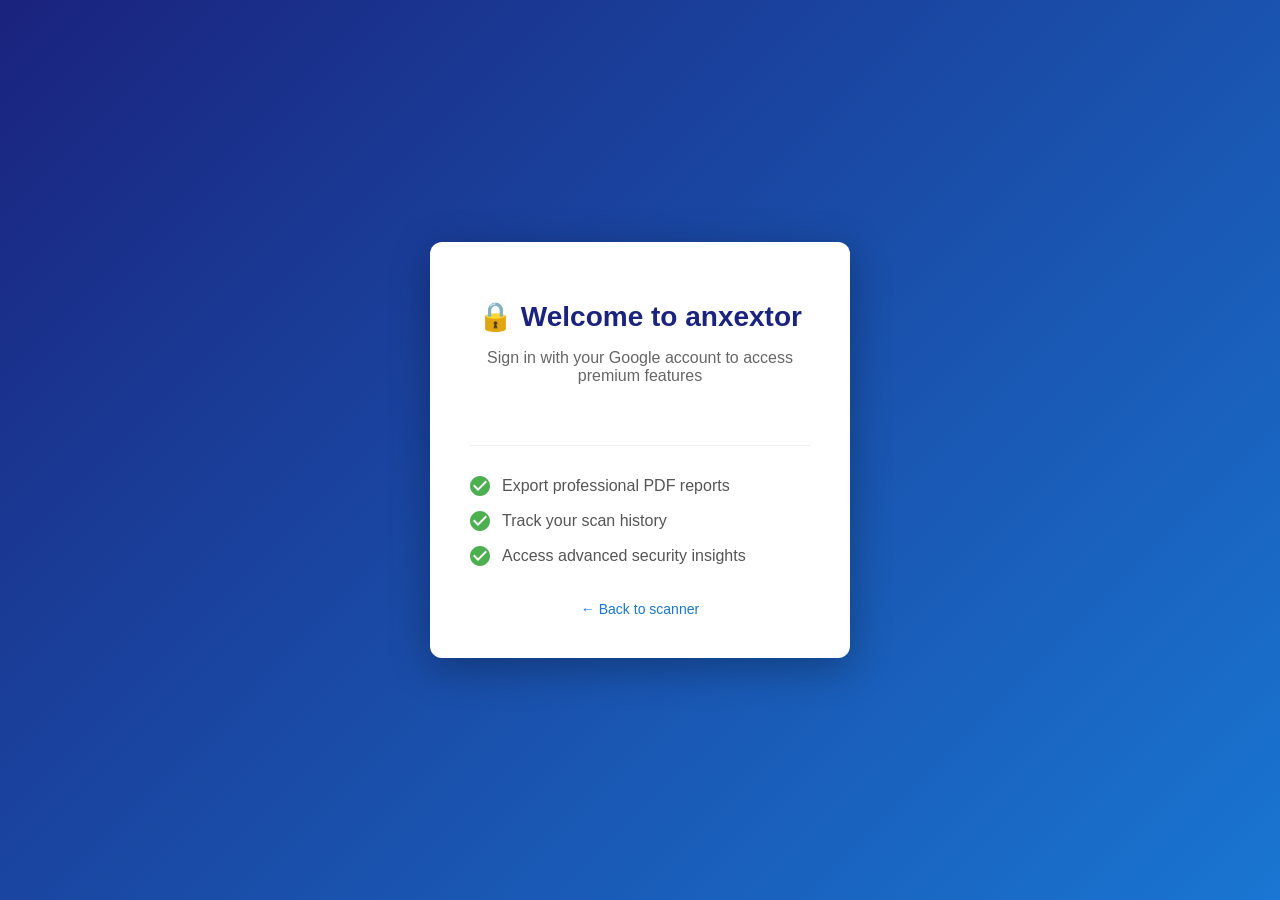
==== frontend/auth.html @ 8ec5bbcc "Add Google OAuth authentication system: login/profile pages, restrict PDF export to authenticated us" ====
<!DOCTYPE html>
<html lang="en">
<head>
    <meta charset="UTF-8">
    <meta name="viewport" content="width=device-width, initial-scale=1.0">
    <title>Login - anxextor Security Scanner</title>
    <link rel="stylesheet" href="styles.css">
    <script src="https://accounts.google.com/gsi/client" async defer></script>
    <style>
        .auth-container {
            min-height: 100vh;
            display: flex;
            align-items: center;
            justify-content: center;
            background: linear-gradient(135deg, #1a237e 0%, #1976d2 100%);
            padding: 20px;
        }
        
        .auth-card {
            background: white;
            padding: 40px;
            border-radius: 12px;
            box-shadow: 0 10px 40px rgba(0,0,0,0.3);
            max-width: 420px;
            width: 100%;
            text-align: center;
        }
        
        .auth-card h1 {
            color: #1a237e;
            margin-bottom: 10px;
            font-size: 28px;
        }
        
        .auth-card p {
            color: #666;
            margin-bottom: 30px;
        }
        
        #google-signin-button {
            margin: 20px auto;
            display: flex;
            justify-content: center;
        }
        
        .features {
            margin-top: 30px;
            padding-top: 30px;
            border-top: 1px solid #eee;
            text-align: left;
        }
        
        .feature-item {
            display: flex;
            align-items: center;
            margin-bottom: 15px;
            color: #555;
        }
        
        .feature-item svg {
            margin-right: 12px;
            flex-shrink: 0;
        }
        
        .back-link {
            display: inline-block;
            margin-top: 20px;
            color: #1976d2;
            text-decoration: none;
            font-size: 14px;
        }
        
        .back-link:hover {
            text-decoration: underline;
        }
        
        .loading {
            display: none;
            margin: 20px auto;
            color: #1976d2;
        }
    </style>
</head>
<body>
    <div class="auth-container">
        <div class="auth-card">
            <h1>🔒 Welcome to anxextor</h1>
            <p>Sign in with your Google account to access premium features</p>
            
            <div id="google-signin-button"></div>
            <div class="loading" id="loading">Signing you in...</div>
            
            <div class="features">
                <div class="feature-item">
                    <svg width="20" height="20" fill="#4caf50" viewBox="0 0 20 20">
                        <path d="M10 0C4.48 0 0 4.48 0 10s4.48 10 10 10 10-4.48 10-10S15.52 0 10 0zm-2 15l-5-5 1.41-1.41L8 12.17l7.59-7.59L17 6l-9 9z"/>
                    </svg>
                    <span>Export professional PDF reports</span>
                </div>
                <div class="feature-item">
                    <svg width="20" height="20" fill="#4caf50" viewBox="0 0 20 20">
                        <path d="M10 0C4.48 0 0 4.48 0 10s4.48 10 10 10 10-4.48 10-10S15.52 0 10 0zm-2 15l-5-5 1.41-1.41L8 12.17l7.59-7.59L17 6l-9 9z"/>
                    </svg>
                    <span>Track your scan history</span>
                </div>
                <div class="feature-item">
                    <svg width="20" height="20" fill="#4caf50" viewBox="0 0 20 20">
                        <path d="M10 0C4.48 0 0 4.48 0 10s4.48 10 10 10 10-4.48 10-10S15.52 0 10 0zm-2 15l-5-5 1.41-1.41L8 12.17l7.59-7.59L17 6l-9 9z"/>
                    </svg>
                    <span>Access advanced security insights</span>
                </div>
            </div>
            
            <a href="/" class="back-link">← Back to scanner</a>
        </div>
    </div>

    <script>
        let googleClientId = null;

        // Fetch config and initialize Google Sign-In
        async function initAuth() {
            try {
                const response = await fetch('/api/config');
                const config = await response.json();
                googleClientId = config.google_client_id;

                if (!googleClientId) {
                    console.error('Google Client ID not configured');
                    document.getElementById('google-signin-button').innerHTML = 
                        '<p style="color: red;">Google Sign-In not configured. Please contact administrator.</p>';
                    return;
                }

                // Initialize Google Sign-In
                google.accounts.id.initialize({
                    client_id: googleClientId,
                    callback: handleCredentialResponse,
                    auto_select: false,
                });

                // Render the Google Sign-In button
                google.accounts.id.renderButton(
                    document.getElementById('google-signin-button'),
                    { 
                        theme: 'outline', 
                        size: 'large',
                        width: 300,
                        text: 'signin_with',
                        shape: 'rectangular',
                    }
                );
            } catch (error) {
                console.error('Failed to load config:', error);
            }
        }

        // Handle Google Sign-In response
        async function handleCredentialResponse(response) {
            const loading = document.getElementById('loading');
            loading.style.display = 'block';

            try {
                // Send credential to backend
                const res = await fetch('/api/auth/login', {
                    method: 'POST',
                    headers: {
                        'Content-Type': 'application/json',
                    },
                    body: JSON.stringify({
                        credential: response.credential
                    })
                });

                if (!res.ok) {
                    throw new Error('Authentication failed');
                }

                const data = await res.json();
                
                // Store access token
                localStorage.setItem('access_token', data.access_token);
                localStorage.setItem('user', JSON.stringify(data.user));

                // Redirect to home page
                window.location.href = '/';
            } catch (error) {
                console.error('Login error:', error);
                alert('Authentication failed. Please try again.');
                loading.style.display = 'none';
            }
        }

        // Check if already logged in
        if (localStorage.getItem('access_token')) {
            window.location.href = '/';
        } else {
            // Initialize when page loads
            window.onload = initAuth;
        }
    </script>
</body>
</html>
---- frontend/styles.css ----
:root {
  --bg: #0f1f2e;
  --panel: #162a3a;
  --accent: #f4d35e;
  --text: #f5f5f5;
  --muted: #c0cad4;
  --danger: #ff6b6b;
  --good: #4ecdc4;
  --shadow: rgba(0, 0, 0, 0.35);
  --button-surface: #f4d35e;
  --button-text: #1b1b1b;
}

[data-theme="light"] {
  --bg: #f7f4ef;
  --panel: #ffffff;
  --accent: #2e7d6f;
  --text: #1c1f22;
  --muted: #4b5563;
  --danger: #b42318;
  --good: #027a48;
  --shadow: rgba(16, 24, 40, 0.12);
  --button-surface: #1c1f22;
  --button-text: #f7f4ef;
}

@import url("https://fonts.googleapis.com/css2?family=IBM+Plex+Sans:wght@400;600&family=Space+Grotesk:wght@400;600;700&display=swap");

* {
  box-sizing: border-box;
}

body {
  margin: 0;
  font-family: "Space Grotesk", "IBM Plex Sans", "Trebuchet MS", sans-serif;
  background: radial-gradient(circle at top, #1c3b57 0%, var(--bg) 60%);
  color: var(--text);
}

[data-theme="light"] body {
  background: radial-gradient(circle at top, #f0e7dd 0%, var(--bg) 65%);
}

.shell {
  min-height: 100vh;
  padding: 48px 16px 80px;
  max-width: 980px;
  margin: 0 auto;
}

.footer {
  text-align: center;
  padding: 24px 16px 40px;
  color: var(--muted);
  font-size: 0.95rem;
}

.hero {
  text-align: center;
  margin-bottom: 40px;
  animation: float-in 0.8s ease;
}

.toolbar {
  position: fixed;
  top: 20px;
  right: 20px;
  display: flex;
  align-items: center;
  gap: 12px;
  z-index: 10;
}

.feedback {
  display: inline-flex;
  gap: 8px;
  padding: 6px;
  border-radius: 999px;
  background: rgba(22, 42, 58, 0.9);
  border: 1px solid rgba(255, 255, 255, 0.15);
}

.feedback-btn {
  height: 36px;
  min-width: 36px;
  border-radius: 999px;
  border: none;
  background: rgba(244, 211, 94, 0.15);
  color: var(--accent);
  display: inline-flex;
  align-items: center;
  justify-content: center;
  gap: 6px;
  padding: 0 10px;
  cursor: pointer;
}

.feedback-btn svg {
  width: 20px;
  height: 20px;
  fill: currentColor;
}

.feedback-count {
  font-size: 0.8rem;
  color: var(--text);
}

.feedback-btn.active {
  background: var(--accent);
  color: #1b1b1b;
}

.feedback-modal {
  position: fixed;
  inset: 0;
  background: rgba(7, 14, 22, 0.6);
  display: flex;
  align-items: center;
  justify-content: center;
  z-index: 30;
}

.feedback-modal[hidden] {
  display: none;
}

.feedback-card {
  width: min(360px, 92vw);
  background: var(--panel);
  border-radius: 20px;
  padding: 20px;
  box-shadow: 0 24px 60px rgba(0, 0, 0, 0.35);
  text-align: center;
}

.feedback-actions {
  display: flex;
  justify-content: center;
  gap: 12px;
  margin: 16px 0 10px;
}

.feedback-modal .feedback-btn {
  width: auto;
  height: auto;
  padding: 10px 16px;
  border-radius: 12px;
  color: var(--text);
  background: rgba(255, 255, 255, 0.08);
}

.feedback-close {
  background: transparent;
  border: none;
  color: var(--muted);
  cursor: pointer;
}

.badge {
  display: inline-block;
  padding: 6px 14px;
  border-radius: 999px;
  background: rgba(244, 211, 94, 0.15);
  color: var(--accent);
  letter-spacing: 2px;
  text-transform: uppercase;
  font-weight: 600;
}

h1 {
  font-size: clamp(2.4rem, 5vw, 3.5rem);
  margin: 18px 0 12px;
}

.sub {
  color: var(--muted);
  max-width: 620px;
  margin: 0 auto 28px;
}

.scan-form {
  display: flex;
  gap: 12px;
  flex-wrap: wrap;
  justify-content: center;
}

.target-list {
  display: grid;
  gap: 10px;
  width: min(760px, 95vw);
}

.target-row {
  display: flex;
  gap: 10px;
  flex-wrap: wrap;
  justify-content: center;
}

.target-row .target-input {
  min-width: min(420px, 85vw);
}

.remove-target {
  background: #fef3c7;
  color: #1f2937;
  border: none;
  padding: 10px 14px;
  border-radius: 10px;
  cursor: pointer;
}

.scan-form input {
  min-width: min(420px, 85vw);
  padding: 12px 16px;
  border-radius: 12px;
  border: 1px solid rgba(255, 255, 255, 0.15);
  background: rgba(15, 31, 46, 0.8);
  color: var(--text);
}

.scan-actions {
  display: flex;
  gap: 10px;
  justify-content: center;
  flex-wrap: wrap;
}

.scan-form button {
  padding: 12px 18px;
  border-radius: 12px;
  border: none;
  background: var(--button-surface);
  color: var(--button-text);
  font-weight: 700;
  cursor: pointer;
}

.btn-3d {
  position: relative;
  box-shadow: 0 6px 0 rgba(0, 0, 0, 0.25), 0 12px 24px var(--shadow);
  transform: translateY(0);
  transition: transform 0.1s ease, box-shadow 0.1s ease;
}

.btn-3d:active {
  transform: translateY(3px);
  box-shadow: 0 3px 0 rgba(0, 0, 0, 0.25), 0 6px 16px var(--shadow);
}

.status {
  min-height: 20px;
  margin-top: 16px;
  color: var(--muted);
}

.results {
  display: grid;
  gap: 24px;
}

.visitor {
  display: grid;
  gap: 24px;
  grid-template-columns: repeat(auto-fit, minmax(260px, 1fr));
  margin-bottom: 24px;
}

.score-card {
  display: flex;
  justify-content: space-between;
  padding: 24px;
  border-radius: 20px;
  background: var(--panel);
  box-shadow: 0 20px 45px rgba(0, 0, 0, 0.25);
}

.score {
  font-size: 48px;
  margin: 0;
  color: var(--accent);
}

.score-bar {
  width: 100%;
  height: 8px;
  margin-top: 10px;
  background: rgba(255, 255, 255, 0.1);
  border-radius: 999px;
  overflow: hidden;
}

.score-fill {
  height: 100%;
  width: 0;
  background: linear-gradient(90deg, #f4d35e 0%, #4ecdc4 100%);
  transition: width 0.6s ease;
}

.grade {
  font-size: 32px;
  margin: 0;
  color: var(--good);
}

.label {
  margin: 0 0 6px;
  color: var(--muted);
}

.timing {
  margin: 8px 0 0;
  color: var(--muted);
}

.summary {
  display: flex;
  flex-wrap: wrap;
  gap: 10px;
  justify-content: center;
}

.chip {
  padding: 8px 12px;
  border-radius: 999px;
  background: rgba(255, 255, 255, 0.08);
  color: var(--text);
  font-weight: 600;
}

.chip span {
  margin-left: 6px;
}

.actions {
  display: flex;
  gap: 12px;
  justify-content: center;
}

.actions button {
  padding: 10px 16px;
  border-radius: 10px;
  border: 1px solid rgba(255, 255, 255, 0.2);
  background: rgba(22, 42, 58, 0.8);
  color: var(--text);
  cursor: pointer;
}

.actions button,
.scan-form button,
.toolbar button {
  font-weight: 700;
}

.grid {
  display: grid;
  gap: 20px;
  grid-template-columns: repeat(auto-fit, minmax(260px, 1fr));
}

.grid.secondary {
  margin-top: 12px;
}

.panel {
  background: var(--panel);
  border-radius: 16px;
  padding: 20px;
  animation: rise-in 0.6s ease;
}

.remediation {
  margin: 0;
  padding-left: 18px;
  display: grid;
  gap: 8px;
  color: var(--muted);
}

.remediation li {
  color: var(--text);
}

.list {
  list-style: none;
  padding: 0;
  margin: 0;
  display: grid;
  gap: 10px;
}

.list li {
  padding: 10px;
  border-radius: 10px;
  background: rgba(255, 255, 255, 0.05);
}

.list .high {
  border-left: 4px solid var(--danger);
}

.list .medium {
  border-left: 4px solid #f6aa1c;
}

.list .low {
  border-left: 4px solid #ffd166;
}

.list .info {
  border-left: 4px solid #9fb2c4;
}

.kv {
  display: grid;
  gap: 8px;
  color: var(--muted);
}

.kv span {
  color: var(--text);
}

.history {
  list-style: none;
  padding: 0;
  margin: 0;
  display: grid;
  gap: 8px;
}

.history li {
  padding: 10px;
  border-radius: 10px;
  background: rgba(255, 255, 255, 0.05);
  cursor: pointer;
}

.history li span {
  display: block;
  color: var(--muted);
  font-size: 0.85rem;
}

@media (max-width: 640px) {
  .score-card {
    flex-direction: column;
    gap: 12px;
  }
}

@keyframes float-in {
  from {
    opacity: 0;
    transform: translateY(10px);
  }
  to {
    opacity: 1;
    transform: translateY(0);
  }
}

@keyframes rise-in {
  from {
    opacity: 0;
    transform: translateY(16px);
  }
  to {
    opacity: 1;
    transform: translateY(0);
  }
}
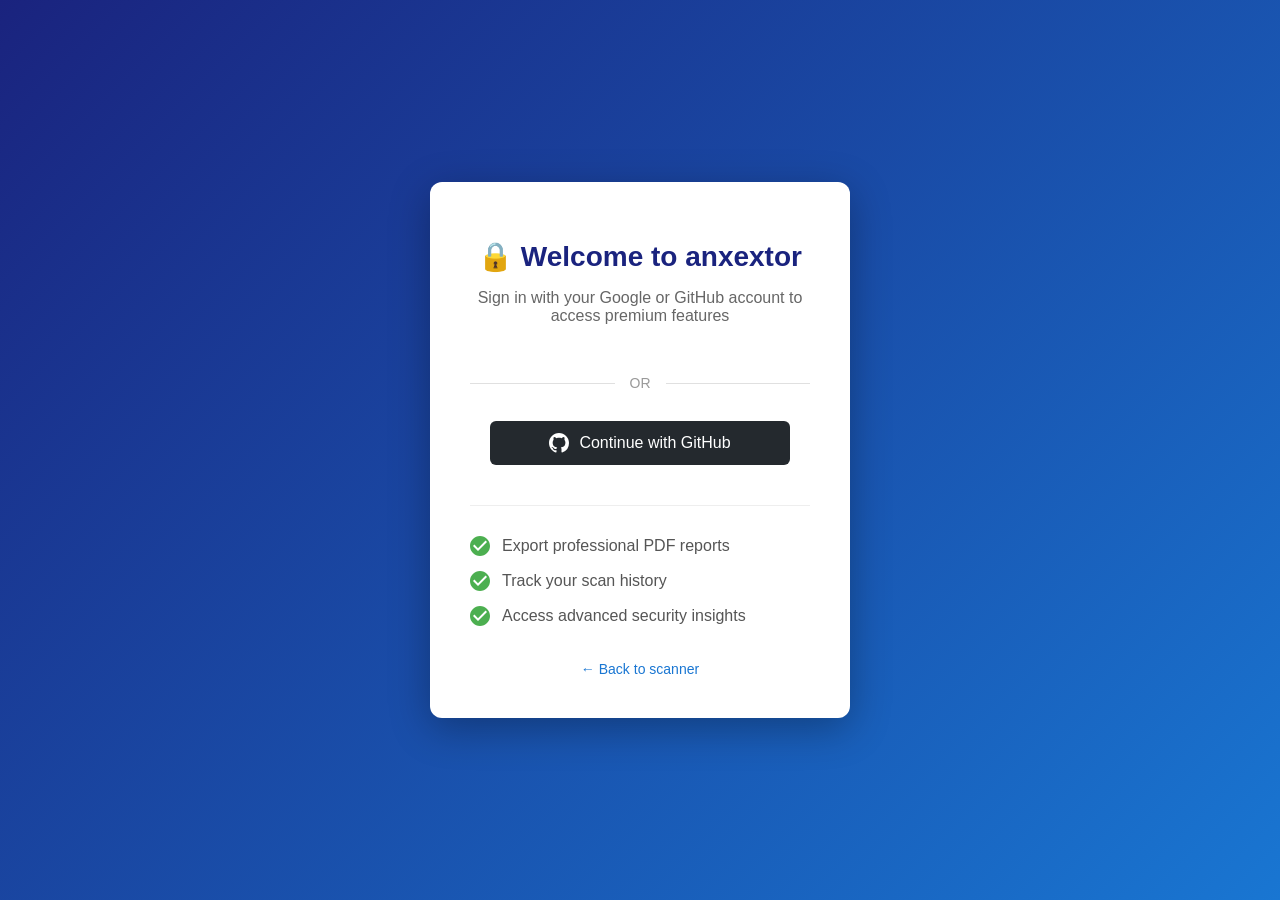
==== commit 0c34516f: "chore: consolidate docs and harden db" ====
--- a/frontend/auth.html
+++ b/frontend/auth.html
@@ -43,6 +43,55 @@
             justify-content: center;
         }
         
+        .oauth-buttons {
+            margin: 20px 0;
+        }
+        
+        .oauth-divider {
+            display: flex;
+            align-items: center;
+            margin: 20px 0;
+            color: #999;
+        }
+        
+        .oauth-divider::before,
+        .oauth-divider::after {
+            content: '';
+            flex: 1;
+            height: 1px;
+            background: #e0e0e0;
+        }
+        
+        .oauth-divider span {
+            padding: 0 15px;
+            font-size: 14px;
+        }
+        
+        .github-signin-button {
+            display: inline-flex;
+            align-items: center;
+            justify-content: center;
+            background: #24292e;
+            color: white;
+            border: none;
+            padding: 12px 24px;
+            border-radius: 6px;
+            font-size: 16px;
+            font-weight: 500;
+            cursor: pointer;
+            width: 300px;
+            margin: 10px auto;
+            transition: background 0.2s;
+        }
+        
+        .github-signin-button:hover {
+            background: #1b1f23;
+        }
+        
+        .github-signin-button svg {
+            margin-right: 10px;
+        }
+        
         .features {
             margin-top: 30px;
             padding-top: 30px;
@@ -85,9 +134,23 @@
     <div class="auth-container">
         <div class="auth-card">
             <h1>🔒 Welcome to anxextor</h1>
-            <p>Sign in with your Google account to access premium features</p>
-            
-            <div id="google-signin-button"></div>
+            <p>Sign in with your Google or GitHub account to access premium features</p>
+            
+            <div class="oauth-buttons">
+                <div id="google-signin-button"></div>
+                
+                <div class="oauth-divider">
+                    <span>OR</span>
+                </div>
+                
+                <button class="github-signin-button" id="github-signin-button">
+                    <svg height="20" width="20" viewBox="0 0 16 16" fill="currentColor">
+                        <path d="M8 0C3.58 0 0 3.58 0 8c0 3.54 2.29 6.53 5.47 7.59.4.07.55-.17.55-.38 0-.19-.01-.82-.01-1.49-2.01.37-2.53-.49-2.69-.94-.09-.23-.48-.94-.82-1.13-.28-.15-.68-.52-.01-.53.63-.01 1.08.58 1.23.82.72 1.21 1.87.87 2.33.66.07-.52.28-.87.51-1.07-1.78-.2-3.64-.89-3.64-3.95 0-.87.31-1.59.82-2.15-.08-.2-.36-1.02.08-2.12 0 0 .67-.21 2.2.82.64-.18 1.32-.27 2-.27.68 0 1.36.09 2 .27 1.53-1.04 2.2-.82 2.2-.82.44 1.1.16 1.92.08 2.12.51.56.82 1.27.82 2.15 0 3.07-1.87 3.75-3.65 3.95.29.25.54.73.54 1.48 0 1.07-.01 1.93-.01 2.2 0 .21.15.46.55.38A8.013 8.013 0 0016 8c0-4.42-3.58-8-8-8z"/>
+                    </svg>
+                    Continue with GitHub
+                </button>
+            </div>
+            
             <div class="loading" id="loading">Signing you in...</div>
             
             <div class="features">
@@ -117,39 +180,46 @@
 
     <script>
         let googleClientId = null;
-
-        // Fetch config and initialize Google Sign-In
+        let githubClientId = null;
+
+        // Fetch config and initialize OAuth
         async function initAuth() {
             try {
                 const response = await fetch('/api/config');
                 const config = await response.json();
                 googleClientId = config.google_client_id;
-
-                if (!googleClientId) {
-                    console.error('Google Client ID not configured');
+                githubClientId = config.github_client_id;
+
+                // Initialize Google Sign-In
+                if (googleClientId) {
+                    google.accounts.id.initialize({
+                        client_id: googleClientId,
+                        callback: handleCredentialResponse,
+                        auto_select: false,
+                    });
+
+                    google.accounts.id.renderButton(
+                        document.getElementById('google-signin-button'),
+                        { 
+                            theme: 'outline', 
+                            size: 'large',
+                            width: 300,
+                            text: 'signin_with',
+                            shape: 'rectangular',
+                        }
+                    );
+                } else {
                     document.getElementById('google-signin-button').innerHTML = 
-                        '<p style="color: red;">Google Sign-In not configured. Please contact administrator.</p>';
-                    return;
-                }
-
-                // Initialize Google Sign-In
-                google.accounts.id.initialize({
-                    client_id: googleClientId,
-                    callback: handleCredentialResponse,
-                    auto_select: false,
-                });
-
-                // Render the Google Sign-In button
-                google.accounts.id.renderButton(
-                    document.getElementById('google-signin-button'),
-                    { 
-                        theme: 'outline', 
-                        size: 'large',
-                        width: 300,
-                        text: 'signin_with',
-                        shape: 'rectangular',
-                    }
-                );
+                        '<p style="color: red; font-size: 12px;">Google Sign-In not configured</p>';
+                }
+
+                // Initialize GitHub Sign-In
+                if (githubClientId) {
+                    document.getElementById('github-signin-button').addEventListener('click', initiateGitHubOAuth);
+                } else {
+                    document.getElementById('github-signin-button').disabled = true;
+                    document.getElementById('github-signin-button').innerHTML = 'GitHub Sign-In not configured';
+                }
             } catch (error) {
                 console.error('Failed to load config:', error);
             }
@@ -161,7 +231,6 @@
             loading.style.display = 'block';
 
             try {
-                // Send credential to backend
                 const res = await fetch('/api/auth/login', {
                     method: 'POST',
                     headers: {
@@ -178,11 +247,9 @@
 
                 const data = await res.json();
                 
-                // Store access token
                 localStorage.setItem('access_token', data.access_token);
                 localStorage.setItem('user', JSON.stringify(data.user));
 
-                // Redirect to home page
                 window.location.href = '/';
             } catch (error) {
                 console.error('Login error:', error);
@@ -191,11 +258,98 @@
             }
         }
 
+        // Initiate GitHub OAuth flow
+        function initiateGitHubOAuth() {
+            const redirectUri = `${window.location.origin}/auth-callback`;
+            const scope = 'read:user user:email';
+            const state = generateRandomState();
+            
+            // Store state for verification
+            sessionStorage.setItem('github_oauth_state', state);
+            
+            // Redirect to GitHub authorization
+            const authUrl = `https://github.com/login/oauth/authorize?client_id=${githubClientId}&redirect_uri=${encodeURIComponent(redirectUri)}&scope=${encodeURIComponent(scope)}&state=${state}`;
+            window.location.href = authUrl;
+        }
+
+        // Generate random state for CSRF protection
+        function generateRandomState() {
+            return Math.random().toString(36).substring(2, 15) + Math.random().toString(36).substring(2, 15);
+        }
+
+        // Handle GitHub OAuth callback (if on callback page)
+        async function handleGitHubCallback() {
+            const urlParams = new URLSearchParams(window.location.search);
+            const code = urlParams.get('code');
+            const state = urlParams.get('state');
+            const storedState = sessionStorage.getItem('github_oauth_state');
+
+            if (!code) return;
+
+            // Verify state for CSRF protection
+            if (state !== storedState) {
+                alert('Invalid state parameter. Please try again.');
+                window.location.href = '/auth.html';
+                return;
+            }
+
+            sessionStorage.removeItem('github_oauth_state');
+
+            const loading = document.getElementById('loading');
+            if (loading) loading.style.display = 'block';
+
+            try {
+                // Exchange code for access token (backend should do this)
+                const tokenRes = await fetch('/api/auth/github/exchange-code', {
+                    method: 'POST',
+                    headers: {
+                        'Content-Type': 'application/json',
+                    },
+                    body: JSON.stringify({ code })
+                });
+
+                if (!tokenRes.ok) {
+                    throw new Error('Failed to exchange code for token');
+                }
+
+                const { access_token: githubAccessToken } = await tokenRes.json();
+
+                // Authenticate with backend
+                const authRes = await fetch('/api/auth/github/login', {
+                    method: 'POST',
+                    headers: {
+                        'Content-Type': 'application/json',
+                    },
+                    body: JSON.stringify({
+                        access_token: githubAccessToken
+                    })
+                });
+
+                if (!authRes.ok) {
+                    throw new Error('Authentication failed');
+                }
+
+                const data = await authRes.json();
+                
+                localStorage.setItem('access_token', data.access_token);
+                localStorage.setItem('user', JSON.stringify(data.user));
+
+                window.location.href = '/';
+            } catch (error) {
+                console.error('GitHub OAuth error:', error);
+                alert('GitHub authentication failed. Please try again.');
+                window.location.href = '/auth.html';
+            }
+        }
+
         // Check if already logged in
         if (localStorage.getItem('access_token')) {
             window.location.href = '/';
+        } else if (window.location.pathname.includes('auth-callback')) {
+            // Handle GitHub callback
+            window.onload = handleGitHubCallback;
         } else {
-            // Initialize when page loads
+            // Initialize auth page
             window.onload = initAuth;
         }
     </script>
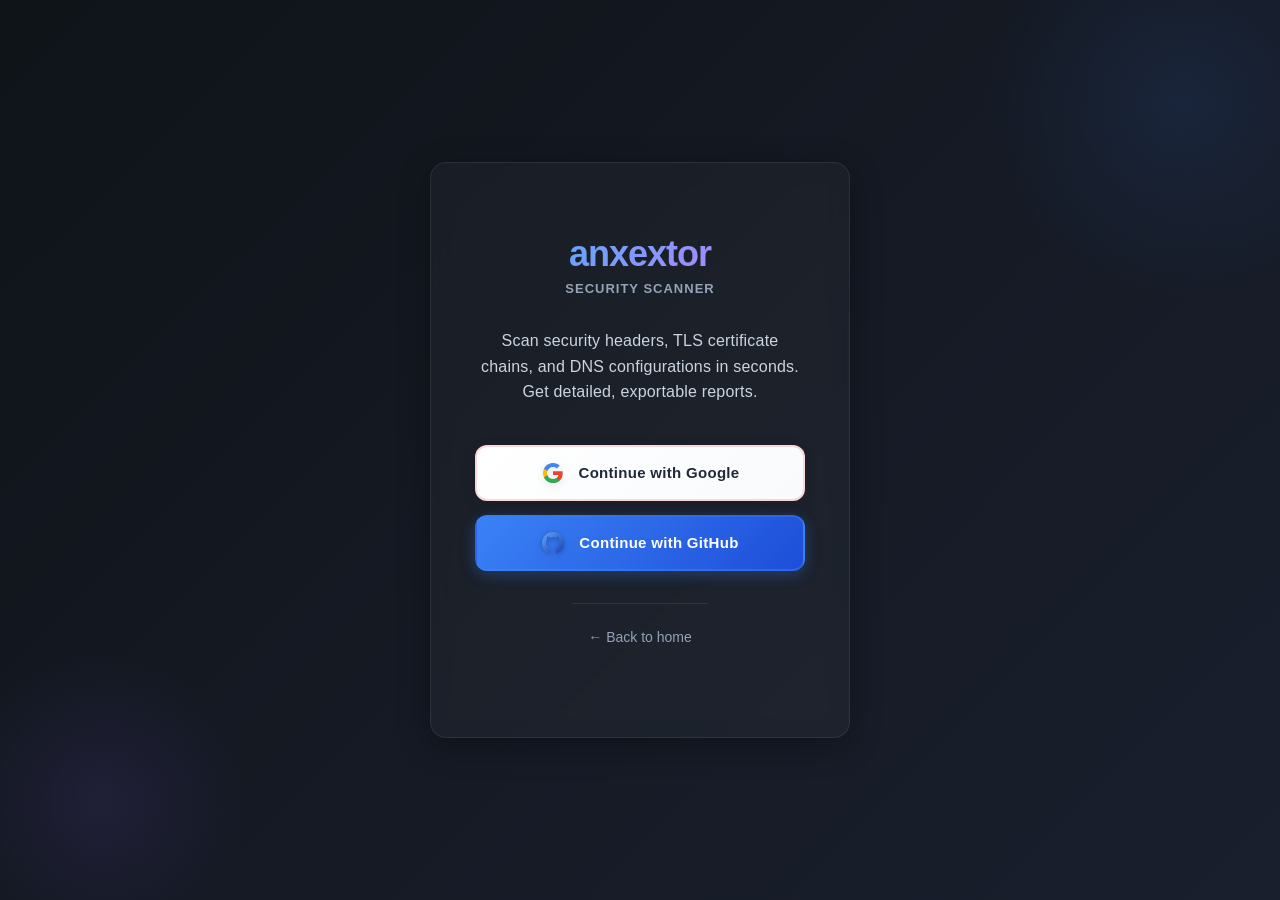
==== commit fbfcc744: "Rebuild the auth page and prompt for login before PDF export auth.html is reworked around branded OA" ====
--- a/frontend/auth.html
+++ b/frontend/auth.html
@@ -7,174 +7,346 @@
     <link rel="stylesheet" href="styles.css">
     <script src="https://accounts.google.com/gsi/client" async defer></script>
     <style>
+        * {
+            margin: 0;
+            padding: 0;
+            box-sizing: border-box;
+        }
+
+        body {
+            background: linear-gradient(135deg, #0f1419 0%, #1a1f2e 100%);
+            color: #fff;
+            font-family: -apple-system, BlinkMacSystemFont, "Segoe UI", "Helvetica Neue", sans-serif;
+            min-height: 100vh;
+        }
+
         .auth-container {
             min-height: 100vh;
             display: flex;
             align-items: center;
             justify-content: center;
-            background: linear-gradient(135deg, #1a237e 0%, #1976d2 100%);
             padding: 20px;
-        }
-        
+            position: relative;
+            overflow: hidden;
+        }
+
+        /* Decorative background elements */
+        .auth-container::before {
+            content: '';
+            position: absolute;
+            width: 400px;
+            height: 400px;
+            background: radial-gradient(circle, rgba(59, 130, 246, 0.1) 0%, transparent 70%);
+            border-radius: 50%;
+            top: -100px;
+            right: -100px;
+            pointer-events: none;
+        }
+
+        .auth-container::after {
+            content: '';
+            position: absolute;
+            width: 300px;
+            height: 300px;
+            background: radial-gradient(circle, rgba(139, 92, 246, 0.1) 0%, transparent 70%);
+            border-radius: 50%;
+            bottom: -50px;
+            left: -50px;
+            pointer-events: none;
+        }
+
         .auth-card {
-            background: white;
-            padding: 40px;
-            border-radius: 12px;
-            box-shadow: 0 10px 40px rgba(0,0,0,0.3);
+            width: 100%;
             max-width: 420px;
+            background: rgba(255, 255, 255, 0.03);
+            backdrop-filter: blur(10px);
+            border: 1px solid rgba(255, 255, 255, 0.08);
+            border-radius: 16px;
+            padding: 52px 44px;
+            text-align: center;
+            position: relative;
+            z-index: 10;
+            box-shadow: 0 8px 32px rgba(0, 0, 0, 0.3);
+            animation: slideIn 0.6s ease-out;
+            display: flex;
+            flex-direction: column;
+            align-items: center;
+            margin: 0 auto;
+        }
+
+        @keyframes slideIn {
+            from {
+                opacity: 0;
+                transform: translateY(20px);
+            }
+            to {
+                opacity: 1;
+                transform: translateY(0);
+            }
+        }
+
+        .auth-header {
+            margin-bottom: 32px;
+            display: flex;
+            justify-content: center;
+            align-items: center;
+        }
+
+        .auth-branding {
+            text-align: center;
+            width: 100%;
+        }
+
+        .auth-branding h1 {
+            font-size: 36px;
+            font-weight: 800;
+            letter-spacing: -1px;
+            margin-bottom: 6px;
+            background: linear-gradient(135deg, #60a5fa 0%, #a78bfa 100%);
+            -webkit-background-clip: text;
+            -webkit-text-fill-color: transparent;
+            background-clip: text;
+            word-spacing: nowrap;
+        }
+
+        .auth-branding p {
+            font-size: 13px;
+            color: #94a3b8;
+            font-weight: 600;
+            letter-spacing: 1px;
+            text-transform: uppercase;
+            margin: 0;
+        }
+
+        .auth-subtitle {
+            font-size: 16px;
+            color: #cbd5e1;
+            margin: 0 0 40px 0;
+            line-height: 1.6;
+            font-weight: 400;
             width: 100%;
             text-align: center;
-        }
-        
-        .auth-card h1 {
-            color: #1a237e;
-            margin-bottom: 10px;
-            font-size: 28px;
-        }
-        
-        .auth-card p {
-            color: #666;
-            margin-bottom: 30px;
-        }
-        
-        #google-signin-button {
-            margin: 20px auto;
-            display: flex;
+            letter-spacing: 0.2px;
+        }
+
+        .divider {
+            height: 1px;
+            background: linear-gradient(90deg, transparent, rgba(148, 163, 184, 0.3), transparent);
+            margin: 32px 0;
+        }
+
+        .oauth-buttons {
+            display: flex;
+            flex-direction: column;
+            gap: 14px;
+            width: 100%;
+            max-width: 100%;
+        }
+
+        .oauth-button-group {
+            display: flex;
+            flex-direction: column;
+            gap: 14px;
+        }
+
+        .google-signin-button,
+        .github-signin-button {
+            display: flex;
+            align-items: center;
             justify-content: center;
-        }
-        
-        .oauth-buttons {
-            margin: 20px 0;
-        }
-        
-        .oauth-divider {
+            gap: 14px;
+            width: 100%;
+            padding: 14px 24px;
+            border: none;
+            border-radius: 12px;
+            font-size: 15px;
+            font-weight: 700;
+            cursor: pointer;
+            transition: all 0.3s cubic-bezier(0.4, 0, 0.2, 1);
+            position: relative;
+            overflow: hidden;
+            letter-spacing: 0.3px;
+        }
+
+        .google-signin-button::before,
+        .github-signin-button::before {
+            content: '';
+            position: absolute;
+            top: 0;
+            left: -100%;
+            width: 100%;
+            height: 100%;
+            background: rgba(255, 255, 255, 0.08);
+            transition: left 0.3s ease;
+        }
+
+        .google-signin-button {
+            background: linear-gradient(135deg, #ffffff 0%, #f8fafc 100%);
+            color: #1f2937;
+            border: 2px solid rgba(239, 68, 68, 0.2);
+            box-shadow: 0 4px 15px rgba(0, 0, 0, 0.1);
+        }
+
+        .google-signin-button:hover {
+            transform: translateY(-4px);
+            box-shadow: 0 16px 32px rgba(239, 68, 68, 0.25);
+            border-color: rgba(239, 68, 68, 0.4);
+        }
+
+        .google-signin-button:active {
+            transform: translateY(-1px);
+        }
+
+        .github-signin-button {
+            background: linear-gradient(135deg, #3b82f6 0%, #1d4ed8 100%);
+            color: #ffffff;
+            border: 2px solid rgba(59, 130, 246, 0.4);
+            box-shadow: 0 4px 15px rgba(59, 130, 246, 0.3);
+        }
+
+        .github-signin-button:hover {
+            transform: translateY(-4px);
+            box-shadow: 0 16px 32px rgba(59, 130, 246, 0.5);
+            border-color: rgba(59, 130, 246, 0.6);
+        }
+
+        .github-signin-button:active {
+            transform: translateY(-1px);
+        }
+
+        .button-icon {
+            width: 24px;
+            height: 24px;
             display: flex;
             align-items: center;
-            margin: 20px 0;
-            color: #999;
-        }
-        
-        .oauth-divider::before,
-        .oauth-divider::after {
-            content: '';
-            flex: 1;
-            height: 1px;
-            background: #e0e0e0;
-        }
-        
-        .oauth-divider span {
-            padding: 0 15px;
+            justify-content: center;
+            position: relative;
+            z-index: 1;
+            filter: drop-shadow(0 2px 4px rgba(0, 0, 0, 0.1));
+        }
+
+        .google-signin-button .button-icon svg {
+            width: 22px;
+            height: 22px;
+        }
+
+        .github-signin-button .button-icon svg {
+            width: 22px;
+            height: 22px;
+            filter: drop-shadow(0 1px 2px rgba(0, 0, 0, 0.2));
+        }
+
+        .button-text {
+            position: relative;
+            z-index: 1;
+        }
+
+        .loading {
+            display: none;
+            margin-top: 24px;
+            color: #94a3b8;
             font-size: 14px;
-        }
-        
-        .github-signin-button {
+            animation: pulse 2s cubic-bezier(0.4, 0, 0.6, 1) infinite;
+        }
+
+        @keyframes pulse {
+            0%, 100% {
+                opacity: 1;
+            }
+            50% {
+                opacity: 0.5;
+            }
+        }
+
+        .footer {
+            margin-top: 32px;
+            padding-top: 24px;
+            border-top: 1px solid rgba(255, 255, 255, 0.08);
+        }
+
+        .back-link {
             display: inline-flex;
             align-items: center;
-            justify-content: center;
-            background: #24292e;
-            color: white;
-            border: none;
-            padding: 12px 24px;
-            border-radius: 6px;
-            font-size: 16px;
-            font-weight: 500;
-            cursor: pointer;
-            width: 300px;
-            margin: 10px auto;
-            transition: background 0.2s;
-        }
-        
-        .github-signin-button:hover {
-            background: #1b1f23;
-        }
-        
-        .github-signin-button svg {
-            margin-right: 10px;
-        }
-        
-        .features {
-            margin-top: 30px;
-            padding-top: 30px;
-            border-top: 1px solid #eee;
-            text-align: left;
-        }
-        
-        .feature-item {
-            display: flex;
-            align-items: center;
-            margin-bottom: 15px;
-            color: #555;
-        }
-        
-        .feature-item svg {
-            margin-right: 12px;
-            flex-shrink: 0;
-        }
-        
-        .back-link {
-            display: inline-block;
-            margin-top: 20px;
-            color: #1976d2;
+            gap: 6px;
+            color: #94a3b8;
             text-decoration: none;
             font-size: 14px;
-        }
-        
+            font-weight: 500;
+            transition: all 0.3s ease;
+        }
+
         .back-link:hover {
-            text-decoration: underline;
-        }
-        
-        .loading {
-            display: none;
-            margin: 20px auto;
-            color: #1976d2;
+            color: #cbd5e1;
+            transform: translateX(-4px);
+        }
+
+        @media (max-width: 480px) {
+            .auth-card {
+                padding: 36px 24px;
+            }
+
+            .auth-branding h1 {
+                font-size: 28px;
+            }
+
+            .auth-subtitle {
+                font-size: 14px;
+            }
+
+            .google-signin-button,
+            .github-signin-button {
+                padding: 12px 16px;
+                font-size: 14px;
+            }
         }
     </style>
 </head>
 <body>
     <div class="auth-container">
         <div class="auth-card">
-            <h1>🔒 Welcome to anxextor</h1>
-            <p>Sign in with your Google or GitHub account to access premium features</p>
-            
+            <div class="auth-header">
+                <div class="auth-branding">
+                    <h1>anxextor</h1>
+                    <p>Security Scanner</p>
+                </div>
+            </div>
+
+            <p class="auth-subtitle">Scan security headers, TLS certificate chains, and DNS configurations in seconds. Get detailed, exportable reports.</p>
+
             <div class="oauth-buttons">
-                <div id="google-signin-button"></div>
-                
-                <div class="oauth-divider">
-                    <span>OR</span>
-                </div>
-                
+                <button class="google-signin-button" id="google-signin-button">
+                    <div class="button-icon">
+                        <svg viewBox="0 0 24 24">
+                            <path fill="#EA4335" d="M22.56 12.25c0-.78-.07-1.53-.2-2.25H12v4.26h5.92c-.26 1.37-1.04 2.53-2.21 3.31v2.77h3.57c2.08-1.92 3.28-4.74 3.28-8.09z"/>
+                            <path fill="#34A853" d="M12 23c2.97 0 5.46-.98 7.28-2.66l-3.57-2.77c-.98.66-2.23 1.06-3.71 1.06-2.86 0-5.29-1.93-6.16-4.53H2.18v2.84C3.99 20.53 7.7 23 12 23z"/>
+                            <path fill="#FBBC05" d="M5.84 14.09c-.22-.66-.35-1.36-.35-2.09s.13-1.43.35-2.09V7.07H2.18C1.43 8.55 1 10.22 1 12s.43 3.45 1.18 4.93l2.85-2.22.81-.62z"/>
+                            <path fill="#4285F4" d="M12 5.38c1.62 0 3.06.56 4.21 1.64l3.15-3.15C17.45 2.09 14.97 1 12 1 7.7 1 3.99 3.47 2.18 7.07l3.66 2.84c.87-2.6 3.3-4.53 6.16-4.53z"/>
+                        </svg>
+                    </div>
+                    <span class="button-text">Continue with Google</span>
+                </button>
+
                 <button class="github-signin-button" id="github-signin-button">
-                    <svg height="20" width="20" viewBox="0 0 16 16" fill="currentColor">
-                        <path d="M8 0C3.58 0 0 3.58 0 8c0 3.54 2.29 6.53 5.47 7.59.4.07.55-.17.55-.38 0-.19-.01-.82-.01-1.49-2.01.37-2.53-.49-2.69-.94-.09-.23-.48-.94-.82-1.13-.28-.15-.68-.52-.01-.53.63-.01 1.08.58 1.23.82.72 1.21 1.87.87 2.33.66.07-.52.28-.87.51-1.07-1.78-.2-3.64-.89-3.64-3.95 0-.87.31-1.59.82-2.15-.08-.2-.36-1.02.08-2.12 0 0 .67-.21 2.2.82.64-.18 1.32-.27 2-.27.68 0 1.36.09 2 .27 1.53-1.04 2.2-.82 2.2-.82.44 1.1.16 1.92.08 2.12.51.56.82 1.27.82 2.15 0 3.07-1.87 3.75-3.65 3.95.29.25.54.73.54 1.48 0 1.07-.01 1.93-.01 2.2 0 .21.15.46.55.38A8.013 8.013 0 0016 8c0-4.42-3.58-8-8-8z"/>
-                    </svg>
-                    Continue with GitHub
+                    <div class="button-icon">
+                        <svg viewBox="0 0 16 16">
+                            <defs>
+                                <linearGradient id="githubGradient" x1="0%" y1="0%" x2="100%" y2="100%">
+                                    <stop offset="0%" style="stop-color:#60a5fa;stop-opacity:1" />
+                                    <stop offset="100%" style="stop-color:#1e40af;stop-opacity:1" />
+                                </linearGradient>
+                            </defs>
+                            <path fill="url(#githubGradient)" d="M8 0C3.58 0 0 3.58 0 8c0 3.54 2.29 6.53 5.47 7.59.4.07.55-.17.55-.38 0-.19-.01-.82-.01-1.49-2.01.37-2.53-.49-2.69-.94-.09-.23-.48-.94-.82-1.13-.28-.15-.68-.52-.01-.53.63-.01 1.08.58 1.23.82.72 1.21 1.87.87 2.33.66.07-.52.28-.87.51-1.07-1.78-.2-3.64-.89-3.64-3.95 0-.87.31-1.59.82-2.15-.08-.2-.36-1.02.08-2.12 0 0 .67-.21 2.2.82.64-.18 1.32-.27 2-.27.68 0 1.36.09 2 .27 1.53-1.04 2.2-.82 2.2-.82.44 1.1.16 1.92.08 2.12.51.56.82 1.27.82 2.15 0 3.07-1.87 3.75-3.65 3.95.29.25.54.73.54 1.48 0 1.07-.01 1.93-.01 2.2 0 .21.15.46.55.38A8.013 8.013 0 0016 8c0-4.42-3.58-8-8-8z"/>
+                        </svg>
+                    </div>
+                    <span class="button-text">Continue with GitHub</span>
                 </button>
             </div>
-            
+
             <div class="loading" id="loading">Signing you in...</div>
-            
-            <div class="features">
-                <div class="feature-item">
-                    <svg width="20" height="20" fill="#4caf50" viewBox="0 0 20 20">
-                        <path d="M10 0C4.48 0 0 4.48 0 10s4.48 10 10 10 10-4.48 10-10S15.52 0 10 0zm-2 15l-5-5 1.41-1.41L8 12.17l7.59-7.59L17 6l-9 9z"/>
-                    </svg>
-                    <span>Export professional PDF reports</span>
-                </div>
-                <div class="feature-item">
-                    <svg width="20" height="20" fill="#4caf50" viewBox="0 0 20 20">
-                        <path d="M10 0C4.48 0 0 4.48 0 10s4.48 10 10 10 10-4.48 10-10S15.52 0 10 0zm-2 15l-5-5 1.41-1.41L8 12.17l7.59-7.59L17 6l-9 9z"/>
-                    </svg>
-                    <span>Track your scan history</span>
-                </div>
-                <div class="feature-item">
-                    <svg width="20" height="20" fill="#4caf50" viewBox="0 0 20 20">
-                        <path d="M10 0C4.48 0 0 4.48 0 10s4.48 10 10 10 10-4.48 10-10S15.52 0 10 0zm-2 15l-5-5 1.41-1.41L8 12.17l7.59-7.59L17 6l-9 9z"/>
-                    </svg>
-                    <span>Access advanced security insights</span>
-                </div>
+
+            <div class="footer">
+                <a href="/" class="back-link">← Back to home</a>
             </div>
-            
-            <a href="/" class="back-link">← Back to scanner</a>
         </div>
     </div>
 
@@ -197,28 +369,29 @@
                         callback: handleCredentialResponse,
                         auto_select: false,
                     });
-
-                    google.accounts.id.renderButton(
-                        document.getElementById('google-signin-button'),
-                        { 
-                            theme: 'outline', 
-                            size: 'large',
-                            width: 300,
-                            text: 'signin_with',
-                            shape: 'rectangular',
-                        }
-                    );
+                    document.getElementById('google-signin-button').addEventListener('click', () => {
+                        google.accounts.id.prompt((notification) => {
+                            if (notification.isNotDisplayed() || notification.isSkippedMoment()) {
+                                google.accounts.id.renderButton(
+                                    document.getElementById('google-signin-button'),
+                                    { theme: 'filled_black', size: 'large', width: '100%', text: 'signin_with' }
+                                );
+                            }
+                        });
+                    });
                 } else {
-                    document.getElementById('google-signin-button').innerHTML = 
-                        '<p style="color: red; font-size: 12px;">Google Sign-In not configured</p>';
+                    document.getElementById('google-signin-button').disabled = true;
                 }
 
                 // Initialize GitHub Sign-In
                 if (githubClientId) {
                     document.getElementById('github-signin-button').addEventListener('click', initiateGitHubOAuth);
+                    const provider = new URLSearchParams(window.location.search).get('provider');
+                    if (provider === 'github') {
+                        initiateGitHubOAuth();
+                    }
                 } else {
                     document.getElementById('github-signin-button').disabled = true;
-                    document.getElementById('github-signin-button').innerHTML = 'GitHub Sign-In not configured';
                 }
             } catch (error) {
                 console.error('Failed to load config:', error);
@@ -252,7 +425,7 @@
 
                 window.location.href = '/';
             } catch (error) {
-                console.error('Login error:', error);
+                console.error('Google Login error:', error);
                 alert('Authentication failed. Please try again.');
                 loading.style.display = 'none';
             }
@@ -277,7 +450,7 @@
             return Math.random().toString(36).substring(2, 15) + Math.random().toString(36).substring(2, 15);
         }
 
-        // Handle GitHub OAuth callback (if on callback page)
+        // Handle GitHub OAuth callback
         async function handleGitHubCallback() {
             const urlParams = new URLSearchParams(window.location.search);
             const code = urlParams.get('code');
@@ -286,7 +459,6 @@
 
             if (!code) return;
 
-            // Verify state for CSRF protection
             if (state !== storedState) {
                 alert('Invalid state parameter. Please try again.');
                 window.location.href = '/auth.html';
@@ -299,7 +471,6 @@
             if (loading) loading.style.display = 'block';
 
             try {
-                // Exchange code for access token (backend should do this)
                 const tokenRes = await fetch('/api/auth/github/exchange-code', {
                     method: 'POST',
                     headers: {
@@ -314,7 +485,6 @@
 
                 const { access_token: githubAccessToken } = await tokenRes.json();
 
-                // Authenticate with backend
                 const authRes = await fetch('/api/auth/github/login', {
                     method: 'POST',
                     headers: {
@@ -346,10 +516,8 @@
         if (localStorage.getItem('access_token')) {
             window.location.href = '/';
         } else if (window.location.pathname.includes('auth-callback')) {
-            // Handle GitHub callback
             window.onload = handleGitHubCallback;
         } else {
-            // Initialize auth page
             window.onload = initAuth;
         }
     </script>
--- a/frontend/styles.css
+++ b/frontend/styles.css
@@ -58,7 +58,94 @@
 .hero {
   text-align: center;
   margin-bottom: 40px;
+  padding-top: 64px;
   animation: float-in 0.8s ease;
+}
+
+.top-bar {
+  display: flex;
+  justify-content: space-between;
+  align-items: center;
+  position: fixed;
+  top: 0;
+  left: 0;
+  right: 0;
+  margin-bottom: 0;
+  padding: 12px 16px;
+  gap: 20px;
+  width: 100%;
+  max-width: 100%;
+  margin-left: 0;
+  margin-right: 0;
+  z-index: 20;
+}
+
+.top-bar-left {
+  display: flex;
+  align-items: center;
+  gap: 10px;
+  flex: 0 0 auto;
+}
+
+.logo-wordmark {
+  flex: 1 0 auto;
+  display: flex;
+  align-items: center;
+  justify-content: center;
+  text-decoration: none;
+  gap: 2px;
+}
+
+.auth-navigation {
+  display: flex;
+  align-items: center;
+  justify-content: flex-end;
+  gap: 10px;
+  flex: 0 0 auto;
+  min-width: 120px;
+}
+
+.auth-navigation a {
+  display: inline-flex;
+  align-items: center;
+  justify-content: center;
+  gap: 8px;
+  padding: 8px 16px;
+  border-radius: 10px;
+  text-decoration: none;
+  font-weight: 600;
+  font-size: 14px;
+  white-space: nowrap;
+  background: var(--accent);
+  color: var(--button-text);
+  cursor: pointer;
+  transition: all 0.2s ease;
+}
+
+.auth-navigation a:hover {
+  opacity: 0.9;
+  transform: scale(1.02);
+}
+
+#theme-toggle {
+  padding: 8px 12px;
+  font-size: 14px;
+  background: var(--button-surface);
+  color: var(--button-text);
+  border: none;
+  border-radius: 10px;
+  cursor: pointer;
+  font-weight: 600;
+  white-space: nowrap;
+  min-height: 36px;
+  box-shadow: 0 6px 0 rgba(0, 0, 0, 0.25), 0 12px 24px var(--shadow);
+  transform: translateY(0);
+  transition: transform 0.1s ease, box-shadow 0.1s ease;
+}
+
+#theme-toggle:active {
+  transform: translateY(3px);
+  box-shadow: 0 3px 0 rgba(0, 0, 0, 0.25), 0 6px 16px var(--shadow);
 }
 
 .toolbar {
@@ -72,7 +159,7 @@
 }
 
 .feedback {
-  display: inline-flex;
+  display: flex;
   gap: 8px;
   padding: 6px;
   border-radius: 999px;
@@ -157,15 +244,84 @@
   cursor: pointer;
 }
 
-.badge {
-  display: inline-block;
-  padding: 6px 14px;
-  border-radius: 999px;
-  background: rgba(244, 211, 94, 0.15);
-  color: var(--accent);
-  letter-spacing: 2px;
+.login-banner {
+  position: fixed;
+  top: 20px;
+  left: 50%;
+  transform: translateX(-50%);
+  background: linear-gradient(135deg, rgba(78, 205, 196, 0.95), rgba(244, 211, 94, 0.9));
+  color: #1b1b1b;
+  padding: 16px 24px;
+  border-radius: 14px;
+  box-shadow: 0 10px 40px rgba(0, 0, 0, 0.4);
+  z-index: 50;
+  max-width: min(500px, 90vw);
+  animation: slide-down 0.3s ease;
+  pointer-events: auto;
+}
+
+.login-banner p {
+  margin: 0 0 12px;
+  font-weight: 600;
+  font-size: 16px;
+}
+
+.login-banner-links {
+  display: flex;
+  gap: 10px;
+  flex-wrap: wrap;
+}
+
+.login-banner a {
+  padding: 8px 14px;
+  border-radius: 8px;
+  background: rgba(255, 255, 255, 0.3);
+  color: #1b1b1b;
+  text-decoration: none;
+  font-weight: 600;
+  transition: background 0.2s ease;
+}
+
+.login-banner a:hover {
+  background: rgba(255, 255, 255, 0.5);
+}
+
+@keyframes slide-down {
+  from {
+    opacity: 0;
+    transform: translateX(-50%) translateY(-20px);
+  }
+  to {
+    opacity: 1;
+    transform: translateX(-50%) translateY(0);
+  }
+}
+
+.logo-wordmark img {
+  height: 80px;
+  width: auto;
+  display: block;
+  margin: 0 -6px;
+}
+
+.hero-logo {
+  margin: 6px 0 10px;
+}
+
+.wordmark-text {
+  font-size: 36px;
+  font-weight: 800;
+  letter-spacing: 1px;
+  color: #ffffff;
   text-transform: uppercase;
-  font-weight: 600;
+  text-shadow:
+    -1px -1px 0 #000000,
+    1px -1px 0 #000000,
+    -1px 1px 0 #000000,
+    1px 1px 0 #000000,
+    0 2px 0 #000000,
+    0 4px 0 #000000,
+    0 6px 12px rgba(0, 0, 0, 0.55);
 }
 
 h1 {
